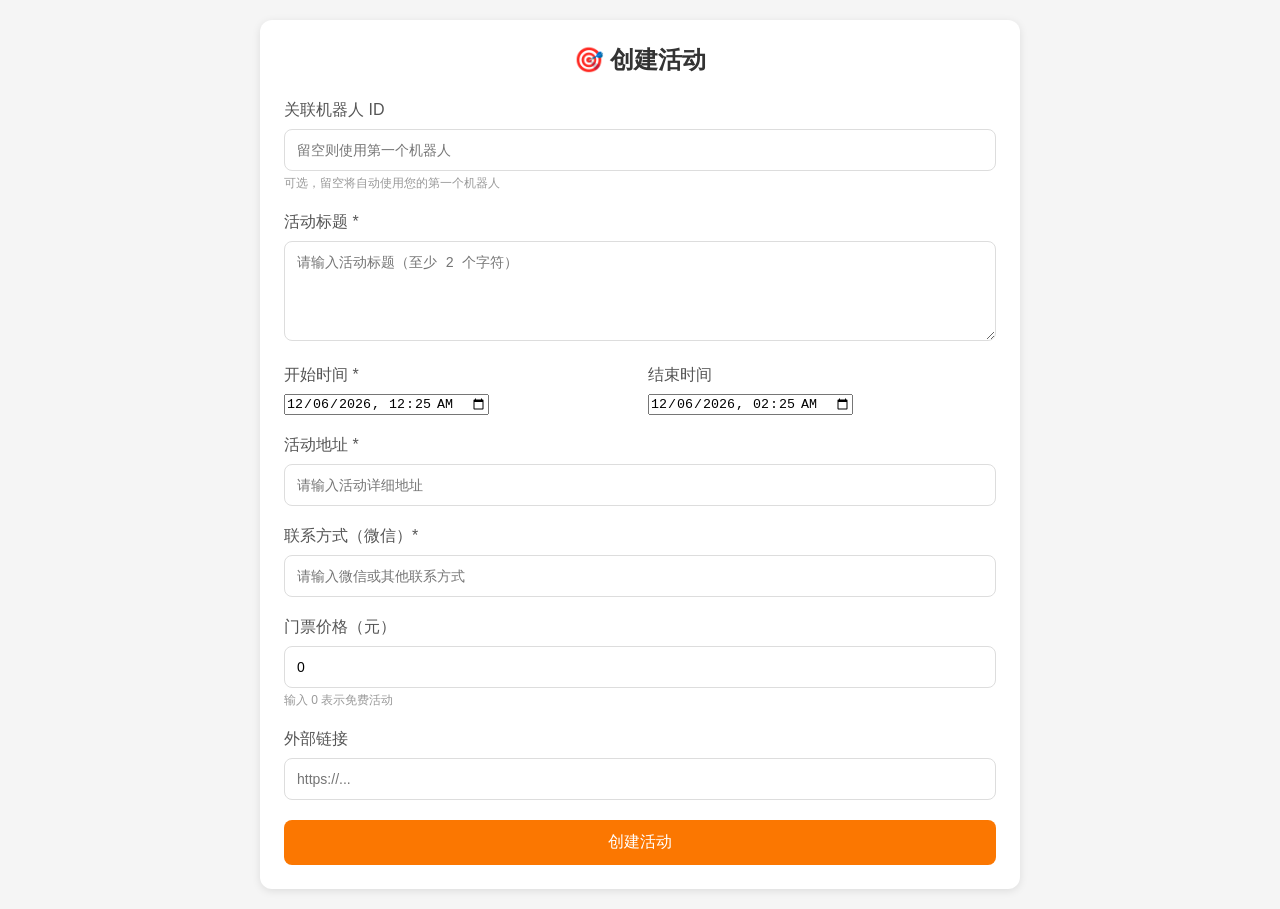
==== activity.html @ 58148b20 "feat: 初始版本 v1.1 - 优化头部布局，Logo 与标题同行显示 - 删除 emoji，界面更简洁 - Logo 和标题可点击跳转官网 - 移除外部链接字段，简化表单 - 添加中英文 REA" ====
<!DOCTYPE html>
<html lang="zh-CN">
<head>
    <meta charset="UTF-8">
    <meta name="viewport" content="width=device-width, initial-scale=1.0">
    <title>创建活动 - 前凌智选</title>
    <style>
        * {
            margin: 0;
            padding: 0;
            box-sizing: border-box;
        }
        
        body {
            font-family: -apple-system, BlinkMacSystemFont, 'Segoe UI', Roboto, 'Helvetica Neue', Arial, sans-serif;
            background: #f5f5f5;
            padding: 20px;
            max-width: 800px;
            margin: 0 auto;
        }
        
        .container {
            background: white;
            border-radius: 12px;
            padding: 24px;
            box-shadow: 0 2px 8px rgba(0,0,0,0.1);
        }
        
        h1 {
            color: #333;
            font-size: 24px;
            margin-bottom: 24px;
            text-align: center;
        }
        
        .form-group {
            margin-bottom: 20px;
        }
        
        label {
            display: block;
            margin-bottom: 8px;
            color: #555;
            font-weight: 500;
        }
        
        input[type="text"],
        input[type="number"],
        textarea,
        select {
            width: 100%;
            padding: 12px;
            border: 1px solid #ddd;
            border-radius: 8px;
            font-size: 14px;
            transition: border-color 0.3s;
        }
        
        input:focus,
        textarea:focus,
        select:focus {
            outline: none;
            border-color: #fb7701;
        }
        
        textarea {
            resize: vertical;
            min-height: 100px;
        }
        
        .datetime-row {
            display: flex;
            gap: 16px;
        }
        
        .datetime-row .form-group {
            flex: 1;
        }
        
        .btn {
            display: inline-block;
            padding: 12px 24px;
            background: #fb7701;
            color: white;
            border: none;
            border-radius: 8px;
            font-size: 16px;
            cursor: pointer;
            transition: background 0.3s;
            width: 100%;
        }
        
        .btn:hover {
            background: #e56a00;
        }
        
        .btn:disabled {
            background: #ccc;
            cursor: not-allowed;
        }
        
        .message {
            padding: 12px;
            border-radius: 8px;
            margin-bottom: 20px;
            display: none;
        }
        
        .message.success {
            background: #d4edda;
            color: #155724;
            border: 1px solid #c3e6cb;
        }
        
        .message.error {
            background: #f8d7da;
            color: #721c24;
            border: 1px solid #f5c6cb;
        }
        
        .help-text {
            font-size: 12px;
            color: #999;
            margin-top: 4px;
        }
        
        .loading {
            display: none;
            text-align: center;
            padding: 20px;
        }
        
        .loading::after {
            content: '';
            display: inline-block;
            width: 20px;
            height: 20px;
            border: 3px solid #f3f3f3;
            border-top: 3px solid #fb7701;
            border-radius: 50%;
            animation: spin 1s linear infinite;
        }
        
        @keyframes spin {
            0% { transform: rotate(0deg); }
            100% { transform: rotate(360deg); }
        }
    </style>
</head>
<body>
    <div class="container">
        <h1>🎯 创建活动</h1>
        
        <div id="message" class="message"></div>
        
        <form id="activityForm">
            <div class="form-group">
                <label for="kid">关联机器人 ID</label>
                <input type="text" id="kid" name="kid" placeholder="留空则使用第一个机器人">
                <div class="help-text">可选，留空将自动使用您的第一个机器人</div>
            </div>
            
            <div class="form-group">
                <label for="content">活动标题 *</label>
                <textarea id="content" name="content" required placeholder="请输入活动标题（至少 2 个字符）"></textarea>
            </div>
            
            <div class="datetime-row">
                <div class="form-group">
                    <label for="start_time">开始时间 *</label>
                    <input type="datetime-local" id="start_time" name="start_time" required>
                </div>
                
                <div class="form-group">
                    <label for="end_time">结束时间</label>
                    <input type="datetime-local" id="end_time" name="end_time">
                </div>
            </div>
            
            <div class="form-group">
                <label for="address">活动地址 *</label>
                <input type="text" id="address" name="address" required placeholder="请输入活动详细地址">
            </div>
            
            <div class="form-group">
                <label for="wx">联系方式（微信）*</label>
                <input type="text" id="wx" name="wx" required placeholder="请输入微信或其他联系方式">
            </div>
            
            <div class="form-group">
                <label for="range">门票价格（元）</label>
                <input type="number" id="range" name="range" min="0" step="0.01" value="0" placeholder="0 表示免费">
                <div class="help-text">输入 0 表示免费活动</div>
            </div>
            
            <div class="form-group">
                <label for="url">外部链接</label>
                <input type="text" id="url" name="url" placeholder="https://...">
            </div>
            
            <button type="submit" class="btn" id="submitBtn">创建活动</button>
        </form>
        
        <div class="loading" id="loading"></div>
    </div>
    
    <script>
        // MCP 服务器地址
        const MCP_URL = 'https://fore.vip/mcp/tools/call';
        
        document.getElementById('activityForm').addEventListener('submit', async function(e) {
            e.preventDefault();
            
            const submitBtn = document.getElementById('submitBtn');
            const loading = document.getElementById('loading');
            const message = document.getElementById('message');
            
            // 隐藏之前的消息
            message.style.display = 'none';
            message.className = 'message';
            
            // 获取表单数据
            const formData = {
                kid: document.getElementById('kid').value || undefined,
                content: document.getElementById('content').value,
                start_time: new Date(document.getElementById('start_time').value).getTime(),
                end_time: document.getElementById('end_time').value ? 
                    new Date(document.getElementById('end_time').value).getTime() : undefined,
                address: document.getElementById('address').value,
                wx: document.getElementById('wx').value,
                range: parseFloat(document.getElementById('range').value) * 100 || 0,
                url: document.getElementById('url').value || undefined
            };
            
            // 验证
            if (!formData.content || formData.content.length < 2) {
                showMessage('活动标题至少需要 2 个字符', 'error');
                return;
            }
            
            if (!formData.start_time) {
                showMessage('请选择开始时间', 'error');
                return;
            }
            
            if (formData.end_time && formData.end_time <= formData.start_time) {
                showMessage('结束时间必须晚于开始时间', 'error');
                return;
            }
            
            if (!formData.address) {
                showMessage('请输入活动地址', 'error');
                return;
            }
            
            if (!formData.wx) {
                showMessage('请输入联系方式', 'error');
                return;
            }
            
            // 禁用按钮，显示加载
            submitBtn.disabled = true;
            loading.style.display = 'block';
            
            try {
                // 调用 MCP 接口
                const response = await fetch(MCP_URL, {
                    method: 'POST',
                    headers: {
                        'Content-Type': 'application/json'
                    },
                    credentials: 'include',
                    body: JSON.stringify({
                        name: 'create_activity',
                        arguments: formData
                    })
                });
                
                const result = await response.json();
                
                if (result.error) {
                    throw new Error(result.error.message);
                }
                
                if (result.result && result.result.content) {
                    const data = JSON.parse(result.result.content[0].text);
                    
                    if (data.success) {
                        showMessage('活动创建成功！<br><a href="' + data.url + '" target="_blank">点击查看活动详情</a>', 'success');
                        document.getElementById('activityForm').reset();
                    } else {
                        throw new Error(data.message || '创建失败');
                    }
                } else {
                    throw new Error('响应格式错误');
                }
                
            } catch (error) {
                showMessage('创建失败：' + error.message, 'error');
            } finally {
                submitBtn.disabled = false;
                loading.style.display = 'none';
            }
        });
        
        function showMessage(text, type) {
            const message = document.getElementById('message');
            message.innerHTML = text;
            message.className = 'message ' + type;
            message.style.display = 'block';
        }
        
        // 设置默认时间为当前时间后 1 小时
        const now = new Date();
        now.setHours(now.getHours() + 1);
        now.setMinutes(now.getMinutes() - now.getTimezoneOffset());
        document.getElementById('start_time').value = now.toISOString().slice(0, 16);
        
        // 设置默认结束时间为开始时间后 2 小时
        const endTime = new Date(now.getTime() + 2 * 60 * 60 * 1000);
        document.getElementById('end_time').value = endTime.toISOString().slice(0, 16);
    </script>
</body>
</html>
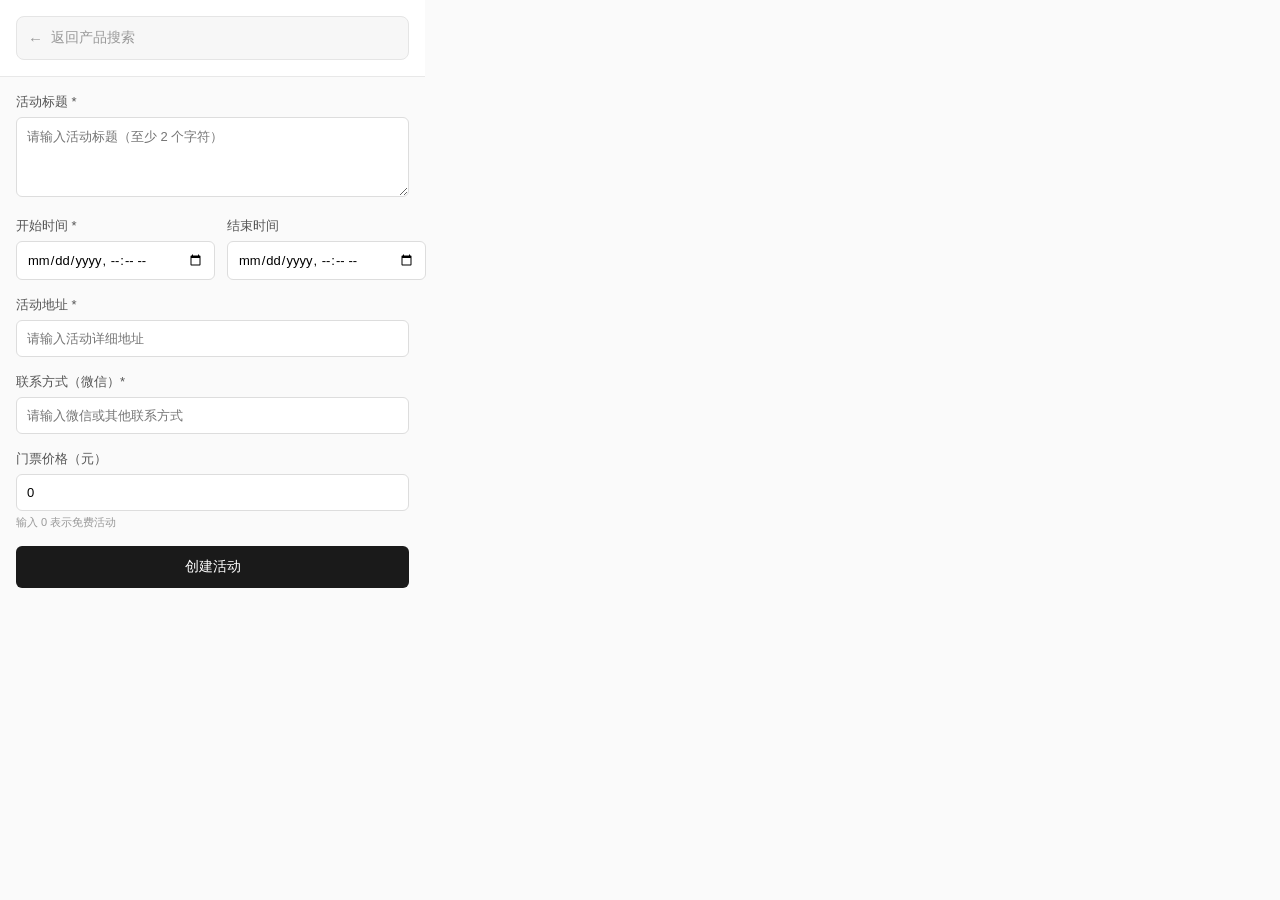
==== commit 954160be: "feat: 样式独立成公共 CSS 文件 - 创建 styles.css 公共样式文件 - popup.html 和 activity.html 共享样式 - 减少代码重复 - 便于维护 - 版本 1" ====
--- a/activity.html
+++ b/activity.html
@@ -3,163 +3,25 @@
 <head>
     <meta charset="UTF-8">
     <meta name="viewport" content="width=device-width, initial-scale=1.0">
-    <title>创建活动 - 前凌智选</title>
-    <style>
-        * {
-            margin: 0;
-            padding: 0;
-            box-sizing: border-box;
-        }
-        
-        body {
-            font-family: -apple-system, BlinkMacSystemFont, 'Segoe UI', Roboto, 'Helvetica Neue', Arial, sans-serif;
-            background: #f5f5f5;
-            padding: 20px;
-            max-width: 800px;
-            margin: 0 auto;
-        }
-        
-        .container {
-            background: white;
-            border-radius: 12px;
-            padding: 24px;
-            box-shadow: 0 2px 8px rgba(0,0,0,0.1);
-        }
-        
-        h1 {
-            color: #333;
-            font-size: 24px;
-            margin-bottom: 24px;
-            text-align: center;
-        }
-        
-        .form-group {
-            margin-bottom: 20px;
-        }
-        
-        label {
-            display: block;
-            margin-bottom: 8px;
-            color: #555;
-            font-weight: 500;
-        }
-        
-        input[type="text"],
-        input[type="number"],
-        textarea,
-        select {
-            width: 100%;
-            padding: 12px;
-            border: 1px solid #ddd;
-            border-radius: 8px;
-            font-size: 14px;
-            transition: border-color 0.3s;
-        }
-        
-        input:focus,
-        textarea:focus,
-        select:focus {
-            outline: none;
-            border-color: #fb7701;
-        }
-        
-        textarea {
-            resize: vertical;
-            min-height: 100px;
-        }
-        
-        .datetime-row {
-            display: flex;
-            gap: 16px;
-        }
-        
-        .datetime-row .form-group {
-            flex: 1;
-        }
-        
-        .btn {
-            display: inline-block;
-            padding: 12px 24px;
-            background: #fb7701;
-            color: white;
-            border: none;
-            border-radius: 8px;
-            font-size: 16px;
-            cursor: pointer;
-            transition: background 0.3s;
-            width: 100%;
-        }
-        
-        .btn:hover {
-            background: #e56a00;
-        }
-        
-        .btn:disabled {
-            background: #ccc;
-            cursor: not-allowed;
-        }
-        
-        .message {
-            padding: 12px;
-            border-radius: 8px;
-            margin-bottom: 20px;
-            display: none;
-        }
-        
-        .message.success {
-            background: #d4edda;
-            color: #155724;
-            border: 1px solid #c3e6cb;
-        }
-        
-        .message.error {
-            background: #f8d7da;
-            color: #721c24;
-            border: 1px solid #f5c6cb;
-        }
-        
-        .help-text {
-            font-size: 12px;
-            color: #999;
-            margin-top: 4px;
-        }
-        
-        .loading {
-            display: none;
-            text-align: center;
-            padding: 20px;
-        }
-        
-        .loading::after {
-            content: '';
-            display: inline-block;
-            width: 20px;
-            height: 20px;
-            border: 3px solid #f3f3f3;
-            border-top: 3px solid #fb7701;
-            border-radius: 50%;
-            animation: spin 1s linear infinite;
-        }
-        
-        @keyframes spin {
-            0% { transform: rotate(0deg); }
-            100% { transform: rotate(360deg); }
-        }
-    </style>
+    <title>前凌智选 - 发布活动</title>
+    <link rel="stylesheet" href="styles.css">
+    <!-- 前凌智选 Chrome 插件 - 活动发布 v1.5.0 | MCP: https://api.fore.vip/mcp/create_activity -->
 </head>
 <body>
-    <div class="container">
-        <h1>🎯 创建活动</h1>
-        
-        <div id="message" class="message"></div>
-        
+    <!-- Header -->
+    <div class="header">
+        <div class="search-box" style="cursor: pointer;" onclick="window.location.href='popup.html'">
+            <span class="search-icon">←</span>
+            <span style="color: #999; font-size: 14px;">返回产品搜索</span>
+        </div>
+    </div>
+    
+    <!-- 错误提示 -->
+    <div class="error-message" id="errorMessage"></div>
+    
+    <!-- 活动发布表单 -->
+    <div class="activity-form">
         <form id="activityForm">
-            <div class="form-group">
-                <label for="kid">关联机器人 ID</label>
-                <input type="text" id="kid" name="kid" placeholder="留空则使用第一个机器人">
-                <div class="help-text">可选，留空将自动使用您的第一个机器人</div>
-            </div>
-            
             <div class="form-group">
                 <label for="content">活动标题 *</label>
                 <textarea id="content" name="content" required placeholder="请输入活动标题（至少 2 个字符）"></textarea>
@@ -193,132 +55,12 @@
                 <div class="help-text">输入 0 表示免费活动</div>
             </div>
             
-            <div class="form-group">
-                <label for="url">外部链接</label>
-                <input type="text" id="url" name="url" placeholder="https://...">
-            </div>
-            
-            <button type="submit" class="btn" id="submitBtn">创建活动</button>
+            <button type="submit" class="submit-btn" id="submitBtn">创建活动</button>
         </form>
         
-        <div class="loading" id="loading"></div>
+        <div class="loading-spinner" id="loading"></div>
     </div>
     
-    <script>
-        // MCP 服务器地址
-        const MCP_URL = 'https://fore.vip/mcp/tools/call';
-        
-        document.getElementById('activityForm').addEventListener('submit', async function(e) {
-            e.preventDefault();
-            
-            const submitBtn = document.getElementById('submitBtn');
-            const loading = document.getElementById('loading');
-            const message = document.getElementById('message');
-            
-            // 隐藏之前的消息
-            message.style.display = 'none';
-            message.className = 'message';
-            
-            // 获取表单数据
-            const formData = {
-                kid: document.getElementById('kid').value || undefined,
-                content: document.getElementById('content').value,
-                start_time: new Date(document.getElementById('start_time').value).getTime(),
-                end_time: document.getElementById('end_time').value ? 
-                    new Date(document.getElementById('end_time').value).getTime() : undefined,
-                address: document.getElementById('address').value,
-                wx: document.getElementById('wx').value,
-                range: parseFloat(document.getElementById('range').value) * 100 || 0,
-                url: document.getElementById('url').value || undefined
-            };
-            
-            // 验证
-            if (!formData.content || formData.content.length < 2) {
-                showMessage('活动标题至少需要 2 个字符', 'error');
-                return;
-            }
-            
-            if (!formData.start_time) {
-                showMessage('请选择开始时间', 'error');
-                return;
-            }
-            
-            if (formData.end_time && formData.end_time <= formData.start_time) {
-                showMessage('结束时间必须晚于开始时间', 'error');
-                return;
-            }
-            
-            if (!formData.address) {
-                showMessage('请输入活动地址', 'error');
-                return;
-            }
-            
-            if (!formData.wx) {
-                showMessage('请输入联系方式', 'error');
-                return;
-            }
-            
-            // 禁用按钮，显示加载
-            submitBtn.disabled = true;
-            loading.style.display = 'block';
-            
-            try {
-                // 调用 MCP 接口
-                const response = await fetch(MCP_URL, {
-                    method: 'POST',
-                    headers: {
-                        'Content-Type': 'application/json'
-                    },
-                    credentials: 'include',
-                    body: JSON.stringify({
-                        name: 'create_activity',
-                        arguments: formData
-                    })
-                });
-                
-                const result = await response.json();
-                
-                if (result.error) {
-                    throw new Error(result.error.message);
-                }
-                
-                if (result.result && result.result.content) {
-                    const data = JSON.parse(result.result.content[0].text);
-                    
-                    if (data.success) {
-                        showMessage('活动创建成功！<br><a href="' + data.url + '" target="_blank">点击查看活动详情</a>', 'success');
-                        document.getElementById('activityForm').reset();
-                    } else {
-                        throw new Error(data.message || '创建失败');
-                    }
-                } else {
-                    throw new Error('响应格式错误');
-                }
-                
-            } catch (error) {
-                showMessage('创建失败：' + error.message, 'error');
-            } finally {
-                submitBtn.disabled = false;
-                loading.style.display = 'none';
-            }
-        });
-        
-        function showMessage(text, type) {
-            const message = document.getElementById('message');
-            message.innerHTML = text;
-            message.className = 'message ' + type;
-            message.style.display = 'block';
-        }
-        
-        // 设置默认时间为当前时间后 1 小时
-        const now = new Date();
-        now.setHours(now.getHours() + 1);
-        now.setMinutes(now.getMinutes() - now.getTimezoneOffset());
-        document.getElementById('start_time').value = now.toISOString().slice(0, 16);
-        
-        // 设置默认结束时间为开始时间后 2 小时
-        const endTime = new Date(now.getTime() + 2 * 60 * 60 * 1000);
-        document.getElementById('end_time').value = endTime.toISOString().slice(0, 16);
-    </script>
+    <script src="activity.js"></script>
 </body>
 </html>
--- a/styles.css
+++ b/styles.css
@@ -0,0 +1,496 @@
+/**
+ * ================================================================================
+ * 前凌智选 Chrome 插件 - 公共样式
+ * ================================================================================
+ * 版本：v1.5.0
+ * 最后更新：2026-03-22
+ * 
+ * 包含：
+ * - popup.html（产品搜索首页）样式
+ * - activity.html（活动发布页面）样式
+ * ================================================================================
+ */
+
+/* ============================================================================
+   基础样式
+   ============================================================================ */
+
+* {
+    margin: 0;
+    padding: 0;
+    box-sizing: border-box;
+}
+
+body {
+    font-family: -apple-system, BlinkMacSystemFont, 'PingFang SC', 'Helvetica Neue', Arial, sans-serif;
+    background: #fafafa;
+    padding: 0;
+    width: 425px;
+    min-height: 600px;
+}
+
+/* ============================================================================
+   Header - 精致布局
+   ============================================================================ */
+
+.header {
+    display: flex;
+    align-items: center;
+    gap: 12px;
+    padding: 16px;
+    background: #ffffff;
+    border-bottom: 1px solid #e8e8e8;
+    position: sticky;
+    top: 0;
+    z-index: 100;
+}
+
+/* ============================================================================
+   搜索框 - 精致设计
+   ============================================================================ */
+
+.search-box {
+    flex: 1;
+    display: flex;
+    align-items: center;
+    background: #f7f7f7;
+    border: 1px solid #e5e5e5;
+    border-radius: 8px;
+    padding: 3px;
+    transition: all 0.3s cubic-bezier(0.4, 0, 0.2, 1);
+    height: 44px;
+}
+
+.search-box:focus-within {
+    border-color: #000000;
+    background: #ffffff;
+    box-shadow: 0 0 0 2px rgba(0,0,0,0.08);
+}
+
+.search-icon {
+    color: #999999;
+    font-size: 15px;
+    padding: 0 8px;
+    flex-shrink: 0;
+}
+
+.search-input {
+    flex: 1;
+    border: none;
+    background: transparent;
+    padding: 9px 4px;
+    font-size: 14px;
+    color: #1a1a1a;
+    outline: none;
+    font-weight: 400;
+}
+
+.search-input::placeholder {
+    color: #b0b0b0;
+}
+
+.search-btn-inline {
+    background: #1a1a1a;
+    border: none;
+    color: #ffffff;
+    font-size: 13px;
+    font-weight: 500;
+    cursor: pointer;
+    padding: 9px 16px;
+    border-radius: 6px;
+    transition: all 0.2s;
+    flex-shrink: 0;
+    letter-spacing: 0.3px;
+}
+
+.search-btn-inline:hover {
+    background: #000000;
+    transform: translateY(-1px);
+}
+
+.search-btn-inline:active {
+    transform: translateY(0);
+}
+
+/* ============================================================================
+   发布按钮 - 使用 icon.png（背景透明，高度一致）
+   ============================================================================ */
+
+.publish-btn {
+    position: relative;
+    cursor: pointer;
+    width: 44px;
+    height: 44px;
+    display: flex;
+    align-items: center;
+    justify-content: center;
+    background: transparent;
+    border-radius: 8px;
+    transition: all 0.3s cubic-bezier(0.4, 0, 0.2, 1);
+    flex-shrink: 0;
+}
+
+.publish-btn:hover {
+    background: rgba(0,0,0,0.05);
+}
+
+.publish-btn:active {
+    transform: scale(0.95);
+}
+
+.publish-btn .logo-icon {
+    width: 32px;
+    height: 32px;
+    object-fit: contain;
+}
+
+/* ============================================================================
+   下拉菜单
+   ============================================================================ */
+
+.publish-menu {
+    display: none;
+    position: absolute;
+    top: calc(100% + 8px);
+    right: 0;
+    background: #ffffff;
+    border-radius: 12px;
+    box-shadow: 0 8px 32px rgba(0,0,0,0.16);
+    min-width: 170px;
+    overflow: hidden;
+    z-index: 1000;
+    border: 1px solid rgba(0,0,0,0.08);
+    animation: menuExpand 0.25s cubic-bezier(0.4, 0, 0.2, 1);
+    transform-origin: top right;
+}
+
+.publish-menu.show {
+    display: block;
+}
+
+@keyframes menuExpand {
+    from {
+        opacity: 0;
+        transform: scale(0.95) translateY(-8px);
+    }
+    to {
+        opacity: 1;
+        transform: scale(1) translateY(0);
+    }
+}
+
+.publish-menu-item {
+    display: flex;
+    align-items: center;
+    padding: 13px 18px;
+    color: #333333;
+    text-decoration: none;
+    transition: all 0.2s;
+    border-bottom: 1px solid #f5f5f5;
+    font-size: 14px;
+    font-weight: 400;
+}
+
+.publish-menu-item:last-child {
+    border-bottom: none;
+}
+
+.publish-menu-item:hover {
+    background: #fafafa;
+    padding-left: 22px;
+}
+
+.publish-menu-item .icon {
+    margin-right: 10px;
+    font-size: 16px;
+    width: 20px;
+    text-align: center;
+}
+
+/* ============================================================================
+   产品列表
+   ============================================================================ */
+
+.product-list {
+    padding: 16px;
+    max-height: calc(600px - 112px);
+    overflow-y: auto;
+    background: #fafafa;
+}
+
+.product-card {
+    background: #ffffff;
+    border: 1px solid #e8e8e8;
+    border-radius: 12px;
+    padding: 14px;
+    margin-bottom: 12px;
+    transition: all 0.3s cubic-bezier(0.4, 0, 0.2, 1);
+    cursor: pointer;
+}
+
+.product-card:hover {
+    box-shadow: 0 4px 16px rgba(0,0,0,0.08);
+    border-color: #d0d0d0;
+    transform: translateY(-2px);
+}
+
+.product-name {
+    font-size: 15px;
+    font-weight: 600;
+    color: #1a1a1a;
+    margin-bottom: 8px;
+    letter-spacing: 0.2px;
+}
+
+.product-content {
+    font-size: 13px;
+    color: #666666;
+    line-height: 1.6;
+    margin-bottom: 10px;
+    display: -webkit-box;
+    -webkit-line-clamp: 2;
+    -webkit-box-orient: vertical;
+    overflow: hidden;
+}
+
+.product-meta {
+    display: flex;
+    justify-content: space-between;
+    align-items: center;
+    font-size: 12px;
+    color: #999999;
+}
+
+.product-tag {
+    background: #f5f5f5;
+    padding: 4px 10px;
+    border-radius: 6px;
+    color: #666666;
+    border: 1px solid #e5e5e5;
+    font-weight: 500;
+    font-size: 11px;
+    letter-spacing: 0.3px;
+}
+
+.product-hot {
+    display: flex;
+    align-items: center;
+    gap: 4px;
+    font-weight: 500;
+}
+
+/* ============================================================================
+   加载状态
+   ============================================================================ */
+
+.loading {
+    text-align: center;
+    padding: 40px 20px;
+    color: #999999;
+    font-size: 14px;
+}
+
+.loading::after {
+    content: '';
+    display: inline-block;
+    width: 24px;
+    height: 24px;
+    border: 2.5px solid #e8e8e8;
+    border-top: 2.5px solid #000000;
+    border-radius: 50%;
+    animation: spin 0.8s linear infinite;
+    margin-left: 8px;
+    vertical-align: middle;
+}
+
+@keyframes spin {
+    0% { transform: rotate(0deg); }
+    100% { transform: rotate(360deg); }
+}
+
+.empty-state {
+    text-align: center;
+    padding: 40px 20px;
+    color: #b0b0b0;
+    font-size: 14px;
+}
+
+/* ============================================================================
+   错误提示
+   ============================================================================ */
+
+.error-message {
+    background: #fff5f5;
+    color: #c53030;
+    padding: 12px 16px;
+    border-radius: 8px;
+    margin: 16px;
+    font-size: 13px;
+    display: none;
+    border: 1px solid #feb2b2;
+    font-weight: 400;
+}
+
+/* ============================================================================
+   自动加载指示器
+   ============================================================================ */
+
+.auto-load-indicator {
+    text-align: center;
+    padding: 20px;
+    color: #999999;
+    font-size: 13px;
+    display: none;
+}
+
+.auto-load-indicator.show {
+    display: block;
+}
+
+.auto-load-indicator::after {
+    content: '';
+    display: inline-block;
+    width: 18px;
+    height: 18px;
+    border: 2px solid #e8e8e8;
+    border-top: 2px solid #000000;
+    border-radius: 50%;
+    animation: spin 0.8s linear infinite;
+    margin-left: 8px;
+    vertical-align: middle;
+}
+
+/* ============================================================================
+   没有更多提示
+   ============================================================================ */
+
+.no-more {
+    text-align: center;
+    padding: 20px;
+    color: #b0b0b0;
+    font-size: 13px;
+    display: none;
+}
+
+.no-more.show {
+    display: block;
+}
+
+/* ============================================================================
+   滚动条
+   ============================================================================ */
+
+.product-list::-webkit-scrollbar {
+    width: 6px;
+}
+
+.product-list::-webkit-scrollbar-track {
+    background: #f0f0f0;
+}
+
+.product-list::-webkit-scrollbar-thumb {
+    background: #c0c0c0;
+    border-radius: 3px;
+}
+
+.product-list::-webkit-scrollbar-thumb:hover {
+    background: #999999;
+}
+
+/* ============================================================================
+   活动发布页面样式
+   ============================================================================ */
+
+.activity-form {
+    padding: 16px;
+}
+
+.form-group {
+    margin-bottom: 16px;
+}
+
+.form-group label {
+    display: block;
+    margin-bottom: 6px;
+    color: #555;
+    font-weight: 500;
+    font-size: 13px;
+}
+
+.form-group input[type="text"],
+.form-group input[type="number"],
+.form-group input[type="datetime-local"],
+.form-group textarea {
+    width: 100%;
+    padding: 10px;
+    border: 1px solid #ddd;
+    border-radius: 6px;
+    font-size: 13px;
+    transition: border-color 0.3s;
+    font-family: inherit;
+}
+
+.form-group input:focus,
+.form-group textarea:focus {
+    outline: none;
+    border-color: #1a1a1a;
+}
+
+.form-group textarea {
+    resize: vertical;
+    min-height: 80px;
+}
+
+.datetime-row {
+    display: flex;
+    gap: 12px;
+}
+
+.datetime-row .form-group {
+    flex: 1;
+}
+
+.form-group .help-text {
+    font-size: 11px;
+    color: #999;
+    margin-top: 4px;
+}
+
+.submit-btn {
+    display: inline-block;
+    width: 100%;
+    padding: 12px 24px;
+    background: #1a1a1a;
+    color: white;
+    border: none;
+    border-radius: 6px;
+    font-size: 14px;
+    cursor: pointer;
+    transition: background 0.3s;
+}
+
+.submit-btn:hover {
+    background: #333;
+}
+
+.submit-btn:disabled {
+    background: #ccc;
+    cursor: not-allowed;
+}
+
+.loading-spinner {
+    display: none;
+    text-align: center;
+    padding: 20px;
+}
+
+.loading-spinner::after {
+    content: '';
+    display: inline-block;
+    width: 18px;
+    height: 18px;
+    border: 3px solid #f3f3f3;
+    border-top: 3px solid #1a1a1a;
+    border-radius: 50%;
+    animation: spin 1s linear infinite;
+}
